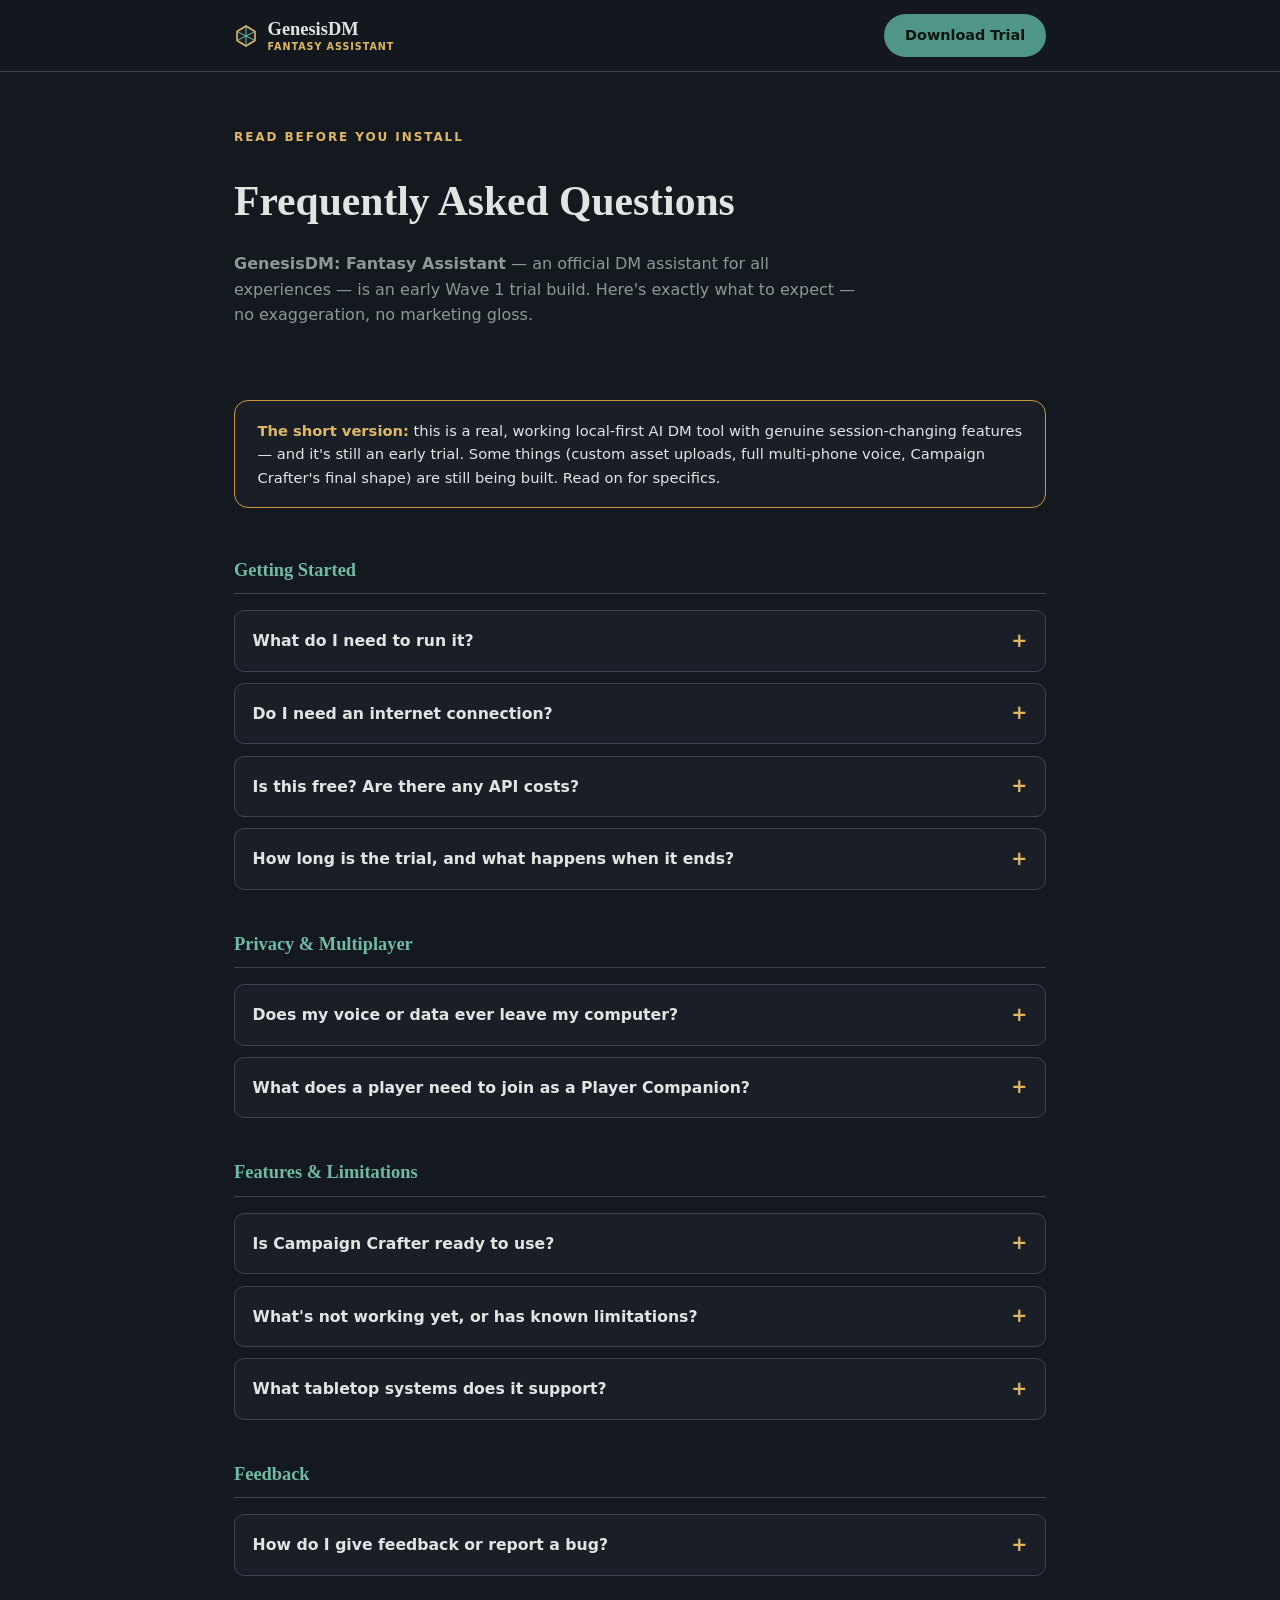
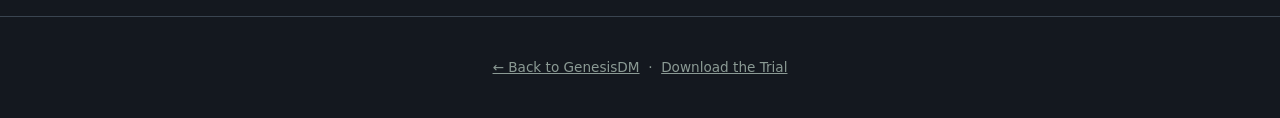
==== faq.html @ 1281eb1c "Initial publish of the GenesisDM: Fantasy Assistant marketing site Contains only the public-facing s" ====
<!DOCTYPE html>
<html lang="en">
<head>
<meta charset="UTF-8">
<meta name="viewport" content="width=device-width, initial-scale=1.0">
<title>FAQ — GenesisDM: Fantasy Assistant</title>
<meta name="description" content="Honest, realistic expectations for GenesisDM: Fantasy Assistant's Wave 1 trial build: system requirements, trial length, privacy, and known limitations.">
<style>
  :root {
    --ink-950: #14181f;
    --ink-900: #1a1f27;
    --ink-800: #212832;
    --line: #3a4450;
    --text: #dfe6e2;
    --muted: #8b9a94;
    --verdigris: #4f9686;
    --verdigris-strong: #6fbba5;
    --brass: #c99a3e;
    --brass-strong: #e0b862;
    --radius: 14px;
  }
  * { box-sizing: border-box; }
  body {
    margin: 0;
    background: var(--ink-950);
    color: var(--text);
    font-family: "Segoe UI", "Segoe UI Variable", system-ui, -apple-system, sans-serif;
    line-height: 1.6;
  }
  a { color: var(--verdigris-strong); }
  .wrap { max-width: 860px; margin: 0 auto; padding: 0 1.5rem; }
  h1, h2 { font-family: Georgia, "Times New Roman", serif; }
  header.site {
    position: sticky; top: 0; z-index: 20;
    background: rgba(20, 24, 31, 0.92);
    backdrop-filter: blur(6px);
    border-bottom: 1px solid var(--line);
  }
  .nav-row { display: flex; align-items: center; justify-content: space-between; gap: 1rem; padding: 0.9rem 1.5rem; max-width: 860px; margin: 0 auto; flex-wrap: wrap; }
  .brand { display: flex; align-items: center; gap: 0.6rem; font-family: Georgia, serif; color: var(--text); text-decoration: none; }
  .brand-text { display: flex; flex-direction: column; line-height: 1.15; }
  .brand-text .name { font-size: 1.15rem; font-weight: 700; }
  .brand-text .tagline { font-family: "Segoe UI", system-ui, sans-serif; font-size: 0.6rem; letter-spacing: 0.1em; text-transform: uppercase; color: var(--brass-strong); font-weight: 600; }
  .btn { display: inline-block; text-decoration: none; font-weight: 600; padding: 0.6rem 1.3rem; border-radius: 999px; font-size: 0.9rem; }
  .btn-primary { background: var(--verdigris); color: #0d1512; }
  .btn-primary:hover { background: var(--verdigris-strong); }
  .hero { padding: 3.5rem 0 2rem; }
  .eyebrow { text-transform: uppercase; letter-spacing: 0.16em; font-size: 0.75rem; color: var(--brass-strong); font-weight: 600; }
  h1 { font-size: clamp(1.8rem, 4vw, 2.6rem); margin: 0.5em 0 0.4em; }
  .lede { color: var(--muted); max-width: 62ch; }
  .honesty-note {
    background: var(--ink-900); border: 1px solid var(--brass); border-radius: var(--radius);
    padding: 1.1rem 1.4rem; margin: 1.5rem 0 3rem; font-size: 0.92rem; color: var(--text);
  }
  .honesty-note strong { color: var(--brass-strong); }
  .faq-section { margin-bottom: 2.5rem; }
  .faq-section h2 { font-size: 1.15rem; color: var(--verdigris-strong); border-bottom: 1px solid var(--line); padding-bottom: 0.5rem; margin-bottom: 1rem; }
  details {
    background: var(--ink-900); border: 1px solid var(--line); border-radius: 10px;
    padding: 0.9rem 1.1rem; margin-bottom: 0.7rem;
  }
  details[open] { border-color: var(--verdigris); }
  summary {
    cursor: pointer; font-weight: 600; font-size: 0.98rem; color: var(--text);
    list-style: none; display: flex; justify-content: space-between; align-items: center; gap: 1rem;
  }
  summary::-webkit-details-marker { display: none; }
  summary::after { content: "+"; color: var(--brass-strong); font-size: 1.2rem; flex: none; }
  details[open] summary::after { content: "–"; }
  .answer { margin-top: 0.7rem; color: var(--muted); font-size: 0.92rem; }
  .answer ul { padding-left: 1.2rem; }
  .answer li { margin-bottom: 0.4rem; }
  table { width: 100%; border-collapse: collapse; margin-top: 0.5rem; font-size: 0.88rem; }
  table th, table td { text-align: left; padding: 0.4rem 0.6rem; border-bottom: 1px solid var(--line); }
  table th { color: var(--muted); font-weight: 600; }
  .spec-wrap { overflow-x: auto; }
  .badge-inline { display: inline-block; background: var(--ink-800); border: 1px solid var(--line); border-radius: 6px; padding: 0.1rem 0.5rem; font-size: 0.78rem; color: var(--muted); }
  footer { border-top: 1px solid var(--line); padding: 2.5rem 1.5rem; text-align: center; color: var(--muted); font-size: 0.85rem; }
  footer a { color: var(--muted); }
</style>
</head>
<body>

<header class="site">
  <div class="nav-row">
    <a class="brand" href="index.html">
      <svg width="24" height="24" viewBox="0 0 24 24" fill="none"><path d="M12 2 21 7.5V16.5L12 22 3 16.5V7.5Z" stroke="#e0b862" stroke-width="1.6" fill="#1a1f27"/><path d="M12 2V22M3 7.5L12 12L21 7.5M3 16.5L12 12L21 16.5" stroke="#6fbba5" stroke-width="1"/></svg>
      <span class="brand-text"><span class="name">GenesisDM</span><span class="tagline">Fantasy Assistant</span></span>
    </a>
    <a class="btn btn-primary" href="https://github.com/BlueDunda/genesisdm-releases/releases/latest">Download Trial</a>
  </div>
</header>

<div class="wrap">
  <div class="hero">
    <div class="eyebrow">Read Before You Install</div>
    <h1>Frequently Asked Questions</h1>
    <p class="lede"><strong>GenesisDM: Fantasy Assistant</strong> — an official DM assistant for all experiences — is an early Wave 1 trial build. Here's exactly what to expect — no exaggeration, no marketing gloss.</p>
  </div>

  <div class="honesty-note">
    <strong>The short version:</strong> this is a real, working local-first AI DM tool with genuine session-changing features — and it's still an early trial. Some things (custom asset uploads, full multi-phone voice, Campaign Crafter's final shape) are still being built. Read on for specifics.
  </div>

  <div class="faq-section">
    <h2>Getting Started</h2>

    <details>
      <summary>What do I need to run it?</summary>
      <div class="answer">
        <div class="spec-wrap">
          <table>
            <tr><th>OS</th><td>Windows 10 or 11 only — this build is Windows-only for now</td></tr>
            <tr><th>RAM</th><td>8 GB minimum, 16 GB recommended (the local LLM and speech models both need headroom)</td></tr>
            <tr><th>Disk space</th><td>~6 GB free (the app itself is ~1.5–3 GB, plus first-run model downloads)</td></tr>
            <tr><th>GPU</th><td>Not required — everything runs on CPU by default</td></tr>
            <tr><th>Microphone</th><td>Optional — only needed for live voice transcription; text-only play works fine without one</td></tr>
          </table>
        </div>
      </div>
    </details>

    <details>
      <summary>Do I need an internet connection?</summary>
      <div class="answer">
        <p>Only for first launch. A guided setup wizard downloads a local LLM model (via Ollama), a local speech-to-text model (Whisper), and two small embedding models — typically 10–20 minutes depending on your connection. Every step is skippable and resumable if something stalls. After that first setup finishes, <strong>GenesisDM runs entirely offline.</strong></p>
      </div>
    </details>

    <details>
      <summary>Is this free? Are there any API costs?</summary>
      <div class="answer">
        <p>Free, with no ongoing costs. Speech transcription and scene/entity extraction both run on a local LLM (via Ollama) and local Whisper transcription on your own machine — there's no cloud API being billed, no subscription, no hidden usage costs.</p>
      </div>
    </details>

    <details>
      <summary>How long is the trial, and what happens when it ends?</summary>
      <div class="answer">
        <p>Wave 1 is a <strong>30-day trial</strong> from your first launch. You'll see a "Trial: N days left" label the whole time, a one-time heads-up at 3 days remaining, and a lock screen once it expires. This is a soft, local-only check — not DRM — and your saved data isn't deleted when the trial ends.</p>
      </div>
    </details>
  </div>

  <div class="faq-section">
    <h2>Privacy &amp; Multiplayer</h2>

    <details>
      <summary>Does my voice or data ever leave my computer?</summary>
      <div class="answer">
        <p>No. Voice transcription (Whisper) and scene/entity extraction (a local LLM via Ollama) both run entirely on your own machine — nothing is sent to a cloud speech or LLM API. The only network-facing piece is the optional Room Service that lets players join from their phones, and that's bound to your own local network by default. Reaching it from outside your network requires a WireGuard tunnel you set up and control yourself.</p>
      </div>
    </details>

    <details>
      <summary>What does a player need to join as a Player Companion?</summary>
      <div class="answer">
        <p>Just a phone with a browser on the same wifi as your PC, plus your room code (or a quick scan of your in-app QR code) and a typed display name — no account, no install. Players joining from outside your home network need a WireGuard connection profile you send them first; that remote path is newer and less tested than the local, same-wifi flow.</p>
      </div>
    </details>
  </div>

  <div class="faq-section">
    <h2>Features &amp; Limitations</h2>

    <details>
      <summary>Is Campaign Crafter ready to use?</summary>
      <div class="answer">
        <p>It's real and working today — voice-driven entity extraction, a living storyboard with auto-drawn relationships, Scenes &amp; Threads, and one-click run-sheet export all function. But it's the newest part of GenesisDM and still finding its final shape. Treat it as an early look rather than a finished feature, and expect rough edges.</p>
      </div>
    </details>

    <details>
      <summary>What's not working yet, or has known limitations?</summary>
      <div class="answer">
        <ul>
          <li><strong>Custom asset uploads</strong> (your own art or music) aren't supported in this build yet — the tagging tool isn't packaged in. GenesisDM ships with a small starter pack so scene/music matching works immediately without one.</li>
          <li><strong>Notion note-sync</strong> is planned but not built. Obsidian vault connection is supported today via the in-app Settings dialog.</li>
          <li><strong>Full multi-phone voice</strong> (each player's own phone mic captured with pinpoint speaker attribution) is still waiting on one remaining manual step — a TLS certificate for secure browser microphone access. It works today on a single machine; broader multi-device testing is still in progress.</li>
          <li><strong>Windows SmartScreen</strong> will likely show "Windows protected your PC" on first run, since this build isn't code-signed yet. This is expected — click "More info" → "Run anyway."</li>
        </ul>
      </div>
    </details>

    <details>
      <summary>What tabletop systems does it support?</summary>
      <div class="answer">
        <p>D&amp;D 5e (2024), Daggerheart, and a system-agnostic "Generic" mode — one dropdown switches Combat, Map, and Mechanics tracking to match whichever you're running.</p>
      </div>
    </details>
  </div>

  <div class="faq-section">
    <h2>Feedback</h2>

    <details>
      <summary>How do I give feedback or report a bug?</summary>
      <div class="answer">
        <p>The app has an in-app <strong>Send Feedback</strong> button (always available, not just at trial's end) that opens a short pre-filled form. There's also a <strong>Copy Diagnostic Summary</strong> button that copies a plain-text summary of your most recent session to your clipboard, so you can paste it into the form yourself — no raw logs or file uploads required. There's no separate public bug tracker for this wave; the feedback form is where reports go.</p>
      </div>
    </details>
  </div>
</div>

<footer>
  <a href="index.html">← Back to GenesisDM</a> &nbsp;·&nbsp;
  <a href="https://github.com/BlueDunda/genesisdm-releases/releases/latest">Download the Trial</a>
</footer>

</body>
</html>
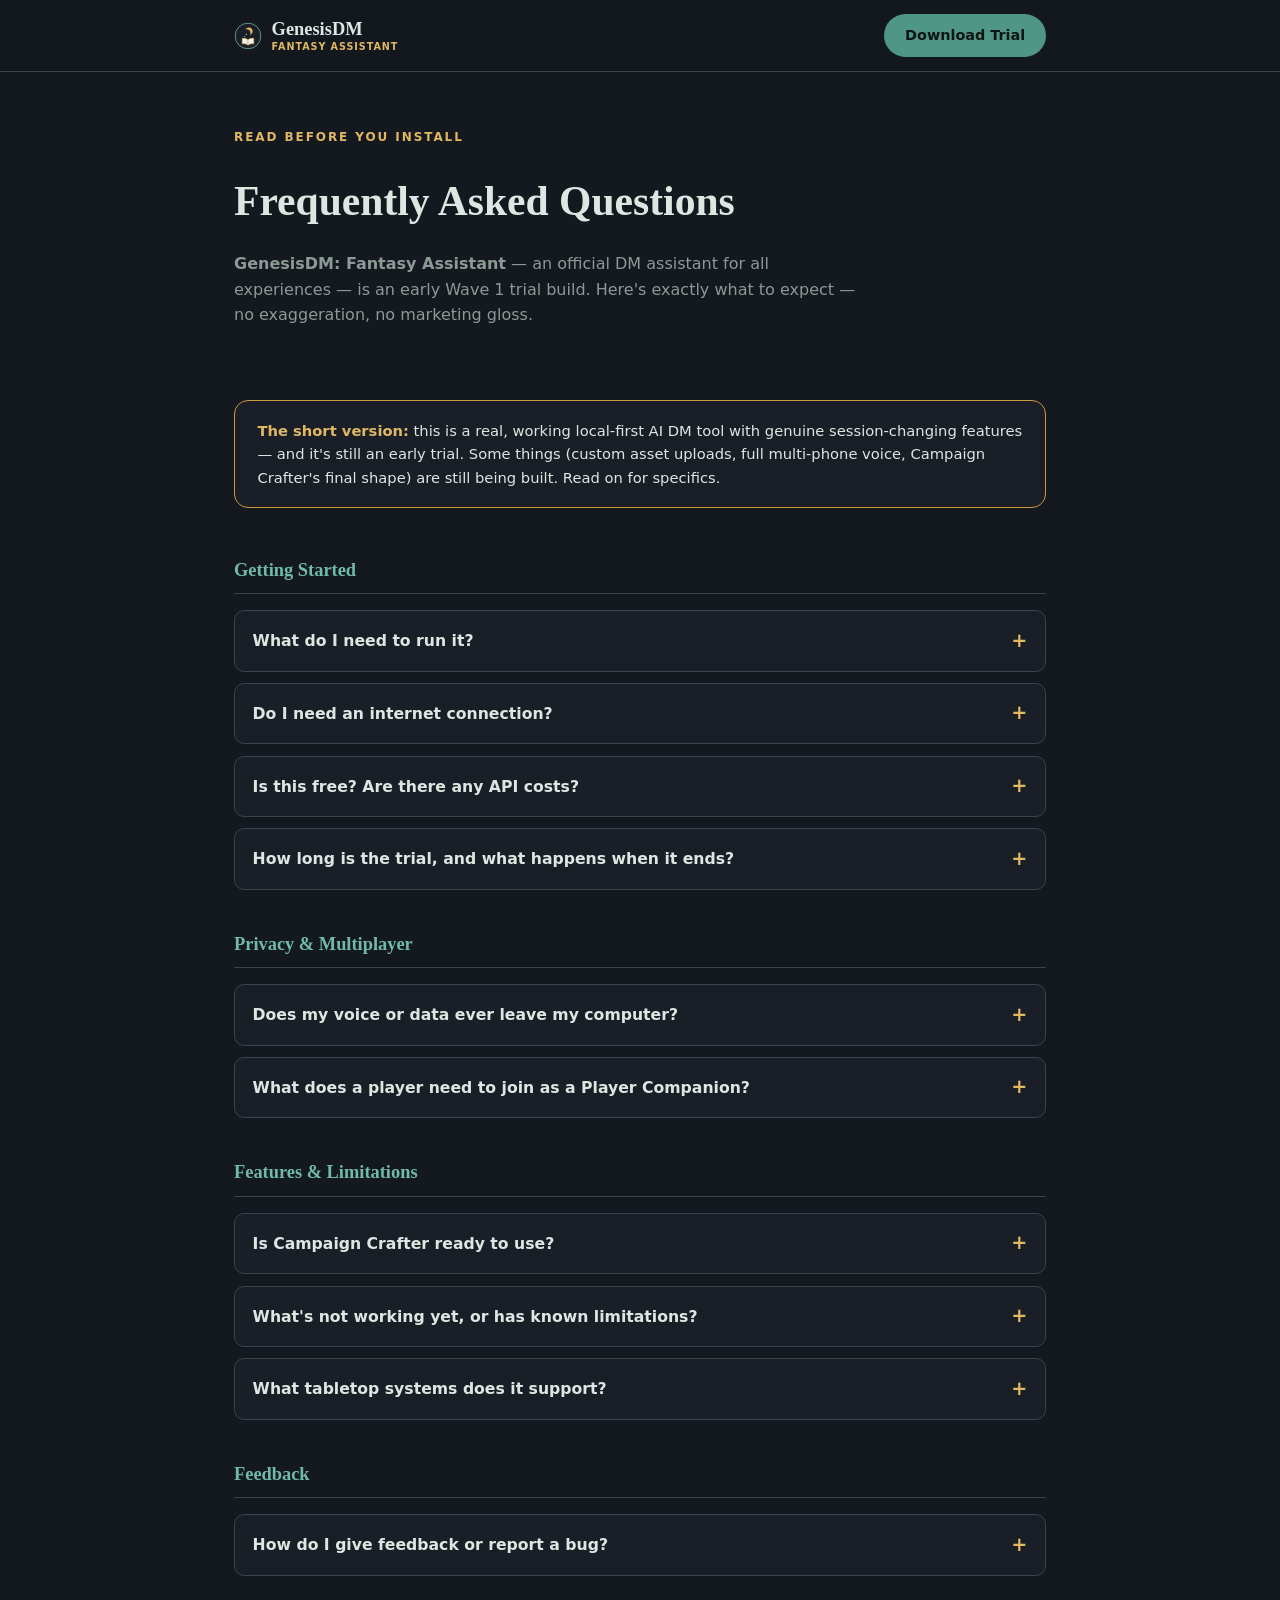
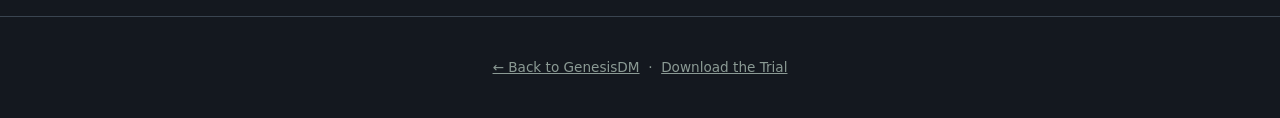
==== commit 12c54e5f: "Sync real assets, new logo, and additional showcases from the source repo This site is deployed from" ====
--- a/faq.html
+++ b/faq.html
@@ -5,6 +5,7 @@
 <meta name="viewport" content="width=device-width, initial-scale=1.0">
 <title>FAQ — GenesisDM: Fantasy Assistant</title>
 <meta name="description" content="Honest, realistic expectations for GenesisDM: Fantasy Assistant's Wave 1 trial build: system requirements, trial length, privacy, and known limitations.">
+<link rel="icon" type="image/svg+xml" href="data:image/svg+xml,%3Csvg xmlns='http://www.w3.org/2000/svg' viewBox='0 0 48 48'%3E%3Crect width='48' height='48' rx='11' fill='%231a1f27'/%3E%3Cpath d='M25.5 9.5c3.6 0 6.5 2.9 6.5 6.5 0 3-2 5.5-4.7 6.3.6-1 1-2.2 1-3.5 0-3.6-2.9-6.5-6.5-6.5-.7 0-1.4.1-2 .3 1.2-1.9 3.3-3.1 5.7-3.1z' fill='%23e0b862'/%3E%3Ccircle cx='21' cy='21' r='1.3' fill='%236fbba5'/%3E%3Ccircle cx='18.4' cy='24.6' r='1.05' fill='%236fbba5'/%3E%3Ccircle cx='16.6' cy='28.6' r='0.85' fill='%236fbba5'/%3E%3Cpath d='M24 30.5v9.3c-2.7-2-6.8-2.7-10-2.3V28c3.2-.5 7.3.2 10 2.5z' fill='%23f4f1ea' stroke='%23c99a3e' stroke-width='0.9' stroke-linejoin='round'/%3E%3Cpath d='M24 30.5v9.3c2.7-2 6.8-2.7 10-2.3V28c-3.2-.5-7.3.2-10 2.5z' fill='%23f4f1ea' stroke='%23c99a3e' stroke-width='0.9' stroke-linejoin='round'/%3E%3C/svg%3E">
 <style>
   :root {
     --ink-950: #14181f;
@@ -84,7 +85,15 @@
 <header class="site">
   <div class="nav-row">
     <a class="brand" href="index.html">
-      <svg width="24" height="24" viewBox="0 0 24 24" fill="none"><path d="M12 2 21 7.5V16.5L12 22 3 16.5V7.5Z" stroke="#e0b862" stroke-width="1.6" fill="#1a1f27"/><path d="M12 2V22M3 7.5L12 12L21 7.5M3 16.5L12 12L21 16.5" stroke="#6fbba5" stroke-width="1"/></svg>
+      <svg width="28" height="28" viewBox="0 0 48 48" fill="none">
+        <circle cx="24" cy="24" r="22" fill="#1a1f27" stroke="#6fbba5" stroke-width="1.3"/>
+        <path d="M25.5 9.5c3.6 0 6.5 2.9 6.5 6.5 0 3-2 5.5-4.7 6.3.6-1 1-2.2 1-3.5 0-3.6-2.9-6.5-6.5-6.5-.7 0-1.4.1-2 .3 1.2-1.9 3.3-3.1 5.7-3.1z" fill="#e0b862"/>
+        <circle cx="21" cy="21" r="1.3" fill="#6fbba5"/>
+        <circle cx="18.4" cy="24.6" r="1.05" fill="#6fbba5"/>
+        <circle cx="16.6" cy="28.6" r="0.85" fill="#6fbba5"/>
+        <path d="M24 30.5v9.3c-2.7-2-6.8-2.7-10-2.3V28c3.2-.5 7.3.2 10 2.5z" fill="#f4f1ea" stroke="#c99a3e" stroke-width="0.9" stroke-linejoin="round"/>
+        <path d="M24 30.5v9.3c2.7-2 6.8-2.7 10-2.3V28c-3.2-.5-7.3.2-10 2.5z" fill="#f4f1ea" stroke="#c99a3e" stroke-width="0.9" stroke-linejoin="round"/>
+      </svg>
       <span class="brand-text"><span class="name">GenesisDM</span><span class="tagline">Fantasy Assistant</span></span>
     </a>
     <a class="btn btn-primary" href="https://github.com/BlueDunda/genesisdm-releases/releases/latest">Download Trial</a>
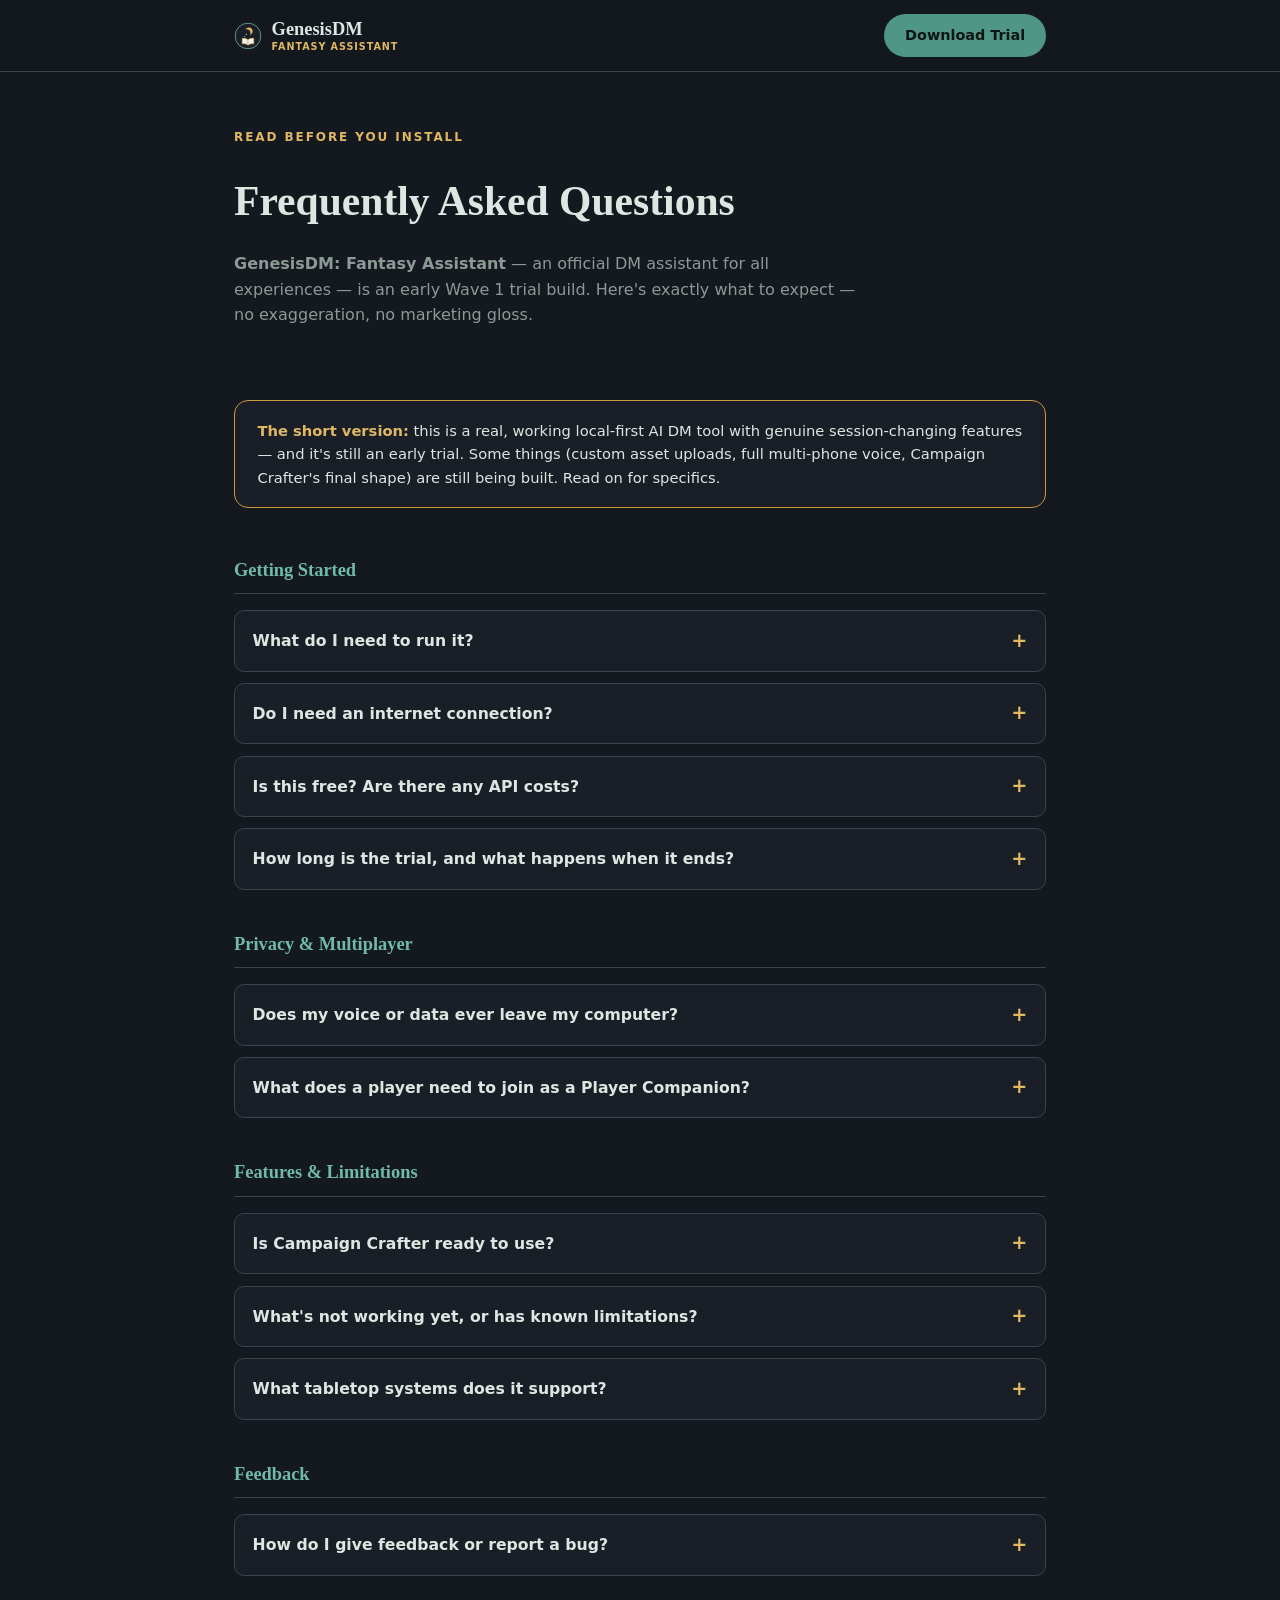
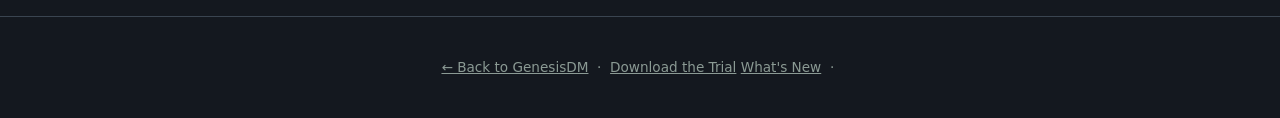
==== commit 837bd54e: "Add What's New page for v0.1.3 changelog" ====
--- a/faq.html
+++ b/faq.html
@@ -1,4 +1,4 @@
-<!DOCTYPE html>
+﻿<!DOCTYPE html>
 <html lang="en">
 <head>
 <meta charset="UTF-8">
@@ -214,6 +214,7 @@
 <footer>
   <a href="index.html">← Back to GenesisDM</a> &nbsp;·&nbsp;
   <a href="https://github.com/BlueDunda/genesisdm-releases/releases/latest">Download the Trial</a>
+  <a href="whatsnew.html">What's New</a> &nbsp;·&nbsp;
 </footer>
 
 </body>
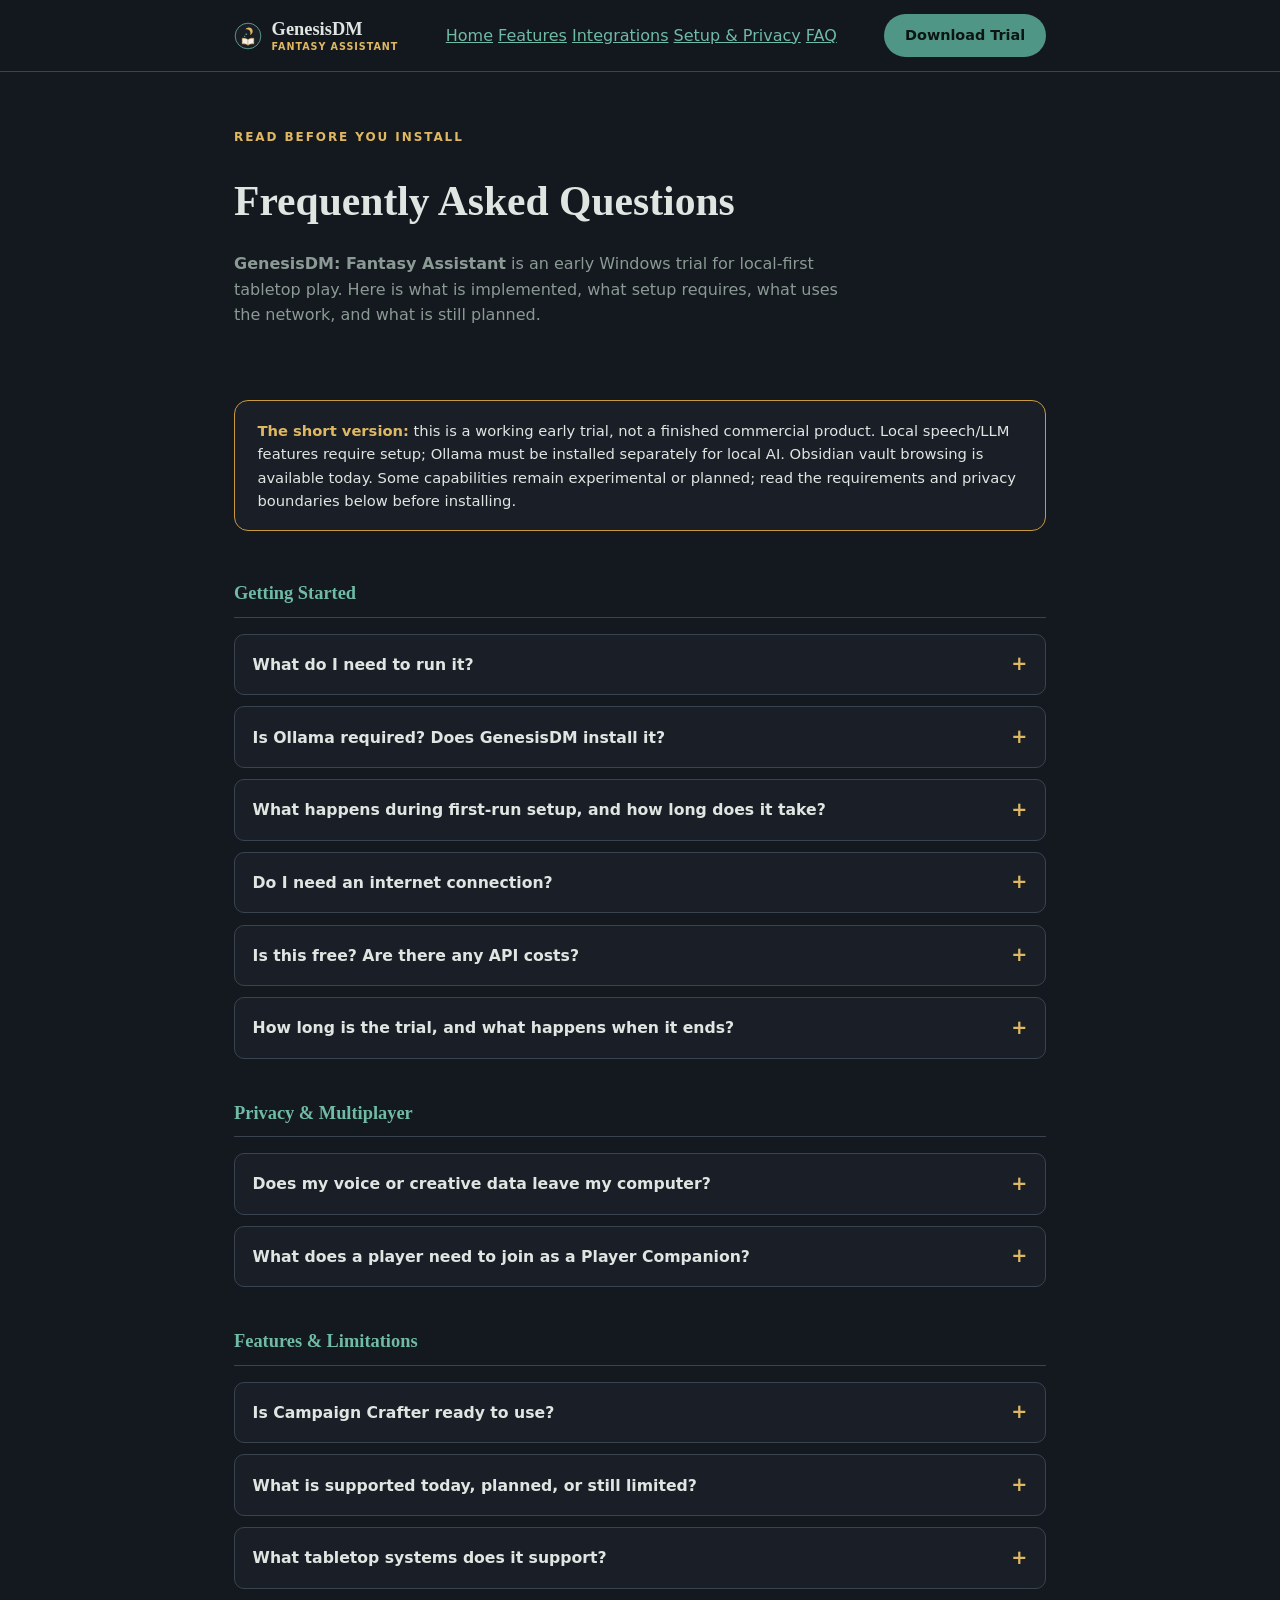
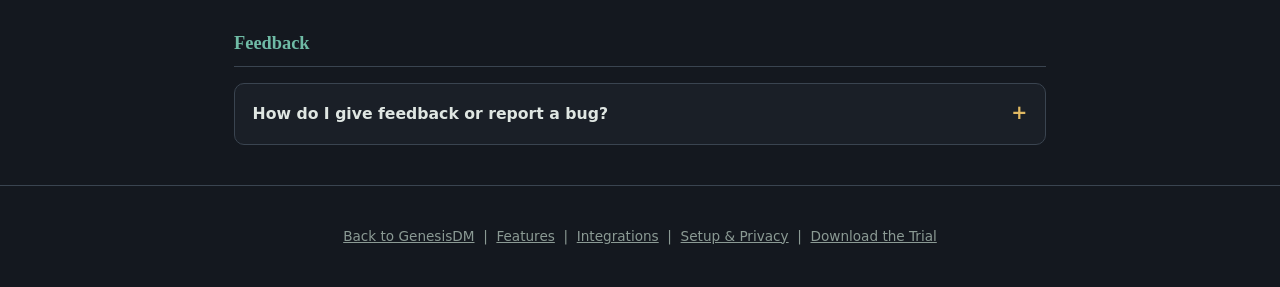
==== commit c69fbce5: "Publish transparent setup, privacy, and integrations pages" ====
--- a/faq.html
+++ b/faq.html
@@ -96,6 +96,13 @@
       </svg>
       <span class="brand-text"><span class="name">GenesisDM</span><span class="tagline">Fantasy Assistant</span></span>
     </a>
+    <nav class="links" aria-label="Main navigation">
+      <a href="index.html">Home</a>
+      <a href="features.html">Features</a>
+      <a href="integrations.html">Integrations</a>
+      <a href="setup-privacy.html">Setup &amp; Privacy</a>
+      <a href="faq.html" aria-current="page">FAQ</a>
+    </nav>
     <a class="btn btn-primary" href="https://github.com/BlueDunda/genesisdm-releases/releases/latest">Download Trial</a>
   </div>
 </header>
@@ -104,11 +111,11 @@
   <div class="hero">
     <div class="eyebrow">Read Before You Install</div>
     <h1>Frequently Asked Questions</h1>
-    <p class="lede"><strong>GenesisDM: Fantasy Assistant</strong> — an official DM assistant for all experiences — is an early Wave 1 trial build. Here's exactly what to expect — no exaggeration, no marketing gloss.</p>
+    <p class="lede"><strong>GenesisDM: Fantasy Assistant</strong> is an early Windows trial for local-first tabletop play. Here is what is implemented, what setup requires, what uses the network, and what is still planned.</p>
   </div>
 
   <div class="honesty-note">
-    <strong>The short version:</strong> this is a real, working local-first AI DM tool with genuine session-changing features — and it's still an early trial. Some things (custom asset uploads, full multi-phone voice, Campaign Crafter's final shape) are still being built. Read on for specifics.
+    <strong>The short version:</strong> this is a working early trial, not a finished commercial product. Local speech/LLM features require setup; Ollama must be installed separately for local AI. Obsidian vault browsing is available today. Some capabilities remain experimental or planned; read the requirements and privacy boundaries below before installing.
   </div>
 
   <div class="faq-section">
@@ -121,7 +128,7 @@
           <table>
             <tr><th>OS</th><td>Windows 10 or 11 only — this build is Windows-only for now</td></tr>
             <tr><th>RAM</th><td>8 GB minimum, 16 GB recommended (the local LLM and speech models both need headroom)</td></tr>
-            <tr><th>Disk space</th><td>~6 GB free (the app itself is ~1.5–3 GB, plus first-run model downloads)</td></tr>
+            <tr><th>Disk space</th><td>Allow about 6 GB free for the app and first-run model downloads; actual use varies by version and models.</td></tr>
             <tr><th>GPU</th><td>Not required — everything runs on CPU by default</td></tr>
             <tr><th>Microphone</th><td>Optional — only needed for live voice transcription; text-only play works fine without one</td></tr>
           </table>
@@ -130,16 +137,30 @@
     </details>
 
     <details>
+      <summary>Is Ollama required? Does GenesisDM install it?</summary>
+      <div class="answer">
+        <p><strong>Ollama is required for GenesisDM's local LLM features</strong>, including AI scene/entity extraction. Ollama is a separate local LLM runtime that you install yourself from <a href="https://ollama.com/download"><strong>https://ollama.com/download</strong></a>. GenesisDM checks whether Ollama is installed and responding, then downloads its configured model if needed; it does not install or update Ollama for you. If you install Ollama while GenesisDM is open, return to the setup step and click <strong>Retry</strong>. If it is installed but not responding, start Ollama and click Retry. You can skip setup, but LLM-dependent features will not be ready until Ollama and its model are available.</p>
+      </div>
+    </details>
+
+    <details>
+      <summary>What happens during first-run setup, and how long does it take?</summary>
+      <div class="answer">
+        <p>After you install Ollama, GenesisDM downloads the configured LLM model, a local speech-to-text model (Whisper), and embedding models for asset search and optional speaker recognition. Budget <strong>10&ndash;20 minutes</strong> on a typical connection; slow connections or large model downloads can take longer. The steps can be skipped and revisited by reopening setup. A microphone is optional. Setup downloads require internet. After setup, local inference can run without a cloud AI API, but optional update checks, feedback, and remote-player networking still use the network.</p>
+      </div>
+    </details>
+
+    <details>
       <summary>Do I need an internet connection?</summary>
       <div class="answer">
-        <p>Only for first launch. A guided setup wizard downloads a local LLM model (via Ollama), a local speech-to-text model (Whisper), and two small embedding models — typically 10–20 minutes depending on your connection. Every step is skippable and resumable if something stalls. After that first setup finishes, <strong>GenesisDM runs entirely offline.</strong></p>
+        <p>Yes, for initial model downloads. Local speech transcription and LLM inference do not need a cloud speech or LLM API after setup. GenesisDM checks for updates over the network by default (turn this off or check manually in Settings &rarr; General &rarr; Updates). Sending feedback opens a Google Form only when you choose to submit it. Remote-player networking connects only when you opt in to a remote-play method.</p>
       </div>
     </details>
 
     <details>
       <summary>Is this free? Are there any API costs?</summary>
       <div class="answer">
-        <p>Free, with no ongoing costs. Speech transcription and scene/entity extraction both run on a local LLM (via Ollama) and local Whisper transcription on your own machine — there's no cloud API being billed, no subscription, no hidden usage costs.</p>
+        <p>The current trial has no subscription or per-request cloud AI API charges. Speech transcription and LLM inference run locally using Whisper and Ollama; Ollama is installed separately. First-run downloads, automatic update checks, user-initiated feedback, and optional remote play can use the network. See the privacy answer for details.</p>
       </div>
     </details>
 
@@ -155,16 +176,16 @@
     <h2>Privacy &amp; Multiplayer</h2>
 
     <details>
-      <summary>Does my voice or data ever leave my computer?</summary>
-      <div class="answer">
-        <p>No. Voice transcription (Whisper) and scene/entity extraction (a local LLM via Ollama) both run entirely on your own machine — nothing is sent to a cloud speech or LLM API. The only network-facing piece is the optional Room Service that lets players join from their phones, and that's bound to your own local network by default. Reaching it from outside your network requires a WireGuard tunnel you set up and control yourself.</p>
+      <summary>Does my voice or creative data leave my computer?</summary>
+      <div class="answer">
+        <p><strong>Voice transcription and LLM inference are local by default:</strong> narration is not sent to a cloud speech or LLM API when the configured Ollama host is on this computer. “Local AI” does not mean every feature is offline. Initial setup downloads models; automatic update checks contact GitHub by default (disable in Settings &rarr; General &rarr; Updates); and Send Feedback opens a Google Form in your browser only when you choose it. The optional diagnostic summary is copied for you to review and submit, not uploaded automatically. Same-Wi-Fi player sessions stay on your local network. If you opt in to Cloudflare Tunnel for remote players, that player traffic routes through Cloudflare; WireGuard is the self-hosted alternative. An Obsidian vault is selected locally; GenesisDM reads notes and writes only inside its app-owned folder. If you configure a remote Ollama host, prompts sent to that host leave this computer and are handled under that server's privacy terms.</p>
       </div>
     </details>
 
     <details>
       <summary>What does a player need to join as a Player Companion?</summary>
       <div class="answer">
-        <p>Just a phone with a browser on the same wifi as your PC, plus your room code (or a quick scan of your in-app QR code) and a typed display name — no account, no install. Players joining from outside your home network need a WireGuard connection profile you send them first; that remote path is newer and less tested than the local, same-wifi flow.</p>
+        <p>On the same Wi-Fi, players need only a browser, your room code or QR code, and a display name — no account or app install. For players outside your network, the recommended route is the DM's opt-in Cloudflare Tunnel. Remote player traffic routes through Cloudflare; the live link is a secret, not an account login, and anyone with the link can reach the room until it closes (the room code is still required to join). WireGuard is available as a self-hosted alternative if you do not want player traffic routed through Cloudflare. Both remote routes require the DM to opt in.</p>
       </div>
     </details>
   </div>
@@ -180,11 +201,12 @@
     </details>
 
     <details>
-      <summary>What's not working yet, or has known limitations?</summary>
+      <summary>What is supported today, planned, or still limited?</summary>
       <div class="answer">
         <ul>
-          <li><strong>Custom asset uploads</strong> (your own art or music) aren't supported in this build yet — the tagging tool isn't packaged in. GenesisDM ships with a small starter pack so scene/music matching works immediately without one.</li>
-          <li><strong>Notion note-sync</strong> is planned but not built. Obsidian vault connection is supported today via the in-app Settings dialog.</li>
+          <li><strong>Custom asset libraries are supported:</strong> use Settings &rarr; Data &amp; Storage to choose an assets folder; add your own images, music, and maps; tag assets; and rebuild the local search index. The trial ships a small redistributable scene/music starter pack, not creators' paid or personal-use libraries.</li>
+          <li><strong>Obsidian is supported today:</strong> connect a local vault to browse/search notes, follow wikilinks, and add manual session logs. Session recaps, character sheets, and Campaign Crafter exports can be written inside the app-owned vault folder. Notion is planned but not built; other note-service destinations are not currently available.</li>
+          <li><strong>Ollama is a separate prerequisite</strong> for local LLM features. Install it yourself; GenesisDM checks for it and downloads its model, but does not install or start the runtime.</li>
           <li><strong>Full multi-phone voice</strong> (each player's own phone mic captured with pinpoint speaker attribution) is still waiting on one remaining manual step — a TLS certificate for secure browser microphone access. It works today on a single machine; broader multi-device testing is still in progress.</li>
           <li><strong>Windows SmartScreen</strong> will likely show "Windows protected your PC" on first run, since this build isn't code-signed yet. This is expected — click "More info" → "Run anyway."</li>
         </ul>
@@ -194,7 +216,7 @@
     <details>
       <summary>What tabletop systems does it support?</summary>
       <div class="answer">
-        <p>D&amp;D 5e (2024), Daggerheart, and a system-agnostic "Generic" mode — one dropdown switches Combat, Map, and Mechanics tracking to match whichever you're running.</p>
+        <p>The current build includes D&amp;D 5e (2024), Daggerheart, and a system-agnostic Generic mode. Other systems may work with Generic tools but have not necessarily received dedicated rules support.</p>
       </div>
     </details>
   </div>
@@ -212,9 +234,11 @@
 </div>
 
 <footer>
-  <a href="index.html">← Back to GenesisDM</a> &nbsp;·&nbsp;
+  <a href="index.html">Back to GenesisDM</a> &nbsp;|&nbsp;
+  <a href="features.html">Features</a> &nbsp;|&nbsp;
+  <a href="integrations.html">Integrations</a> &nbsp;|&nbsp;
+  <a href="setup-privacy.html">Setup &amp; Privacy</a> &nbsp;|&nbsp;
   <a href="https://github.com/BlueDunda/genesisdm-releases/releases/latest">Download the Trial</a>
-  <a href="whatsnew.html">What's New</a> &nbsp;·&nbsp;
 </footer>
 
 </body>
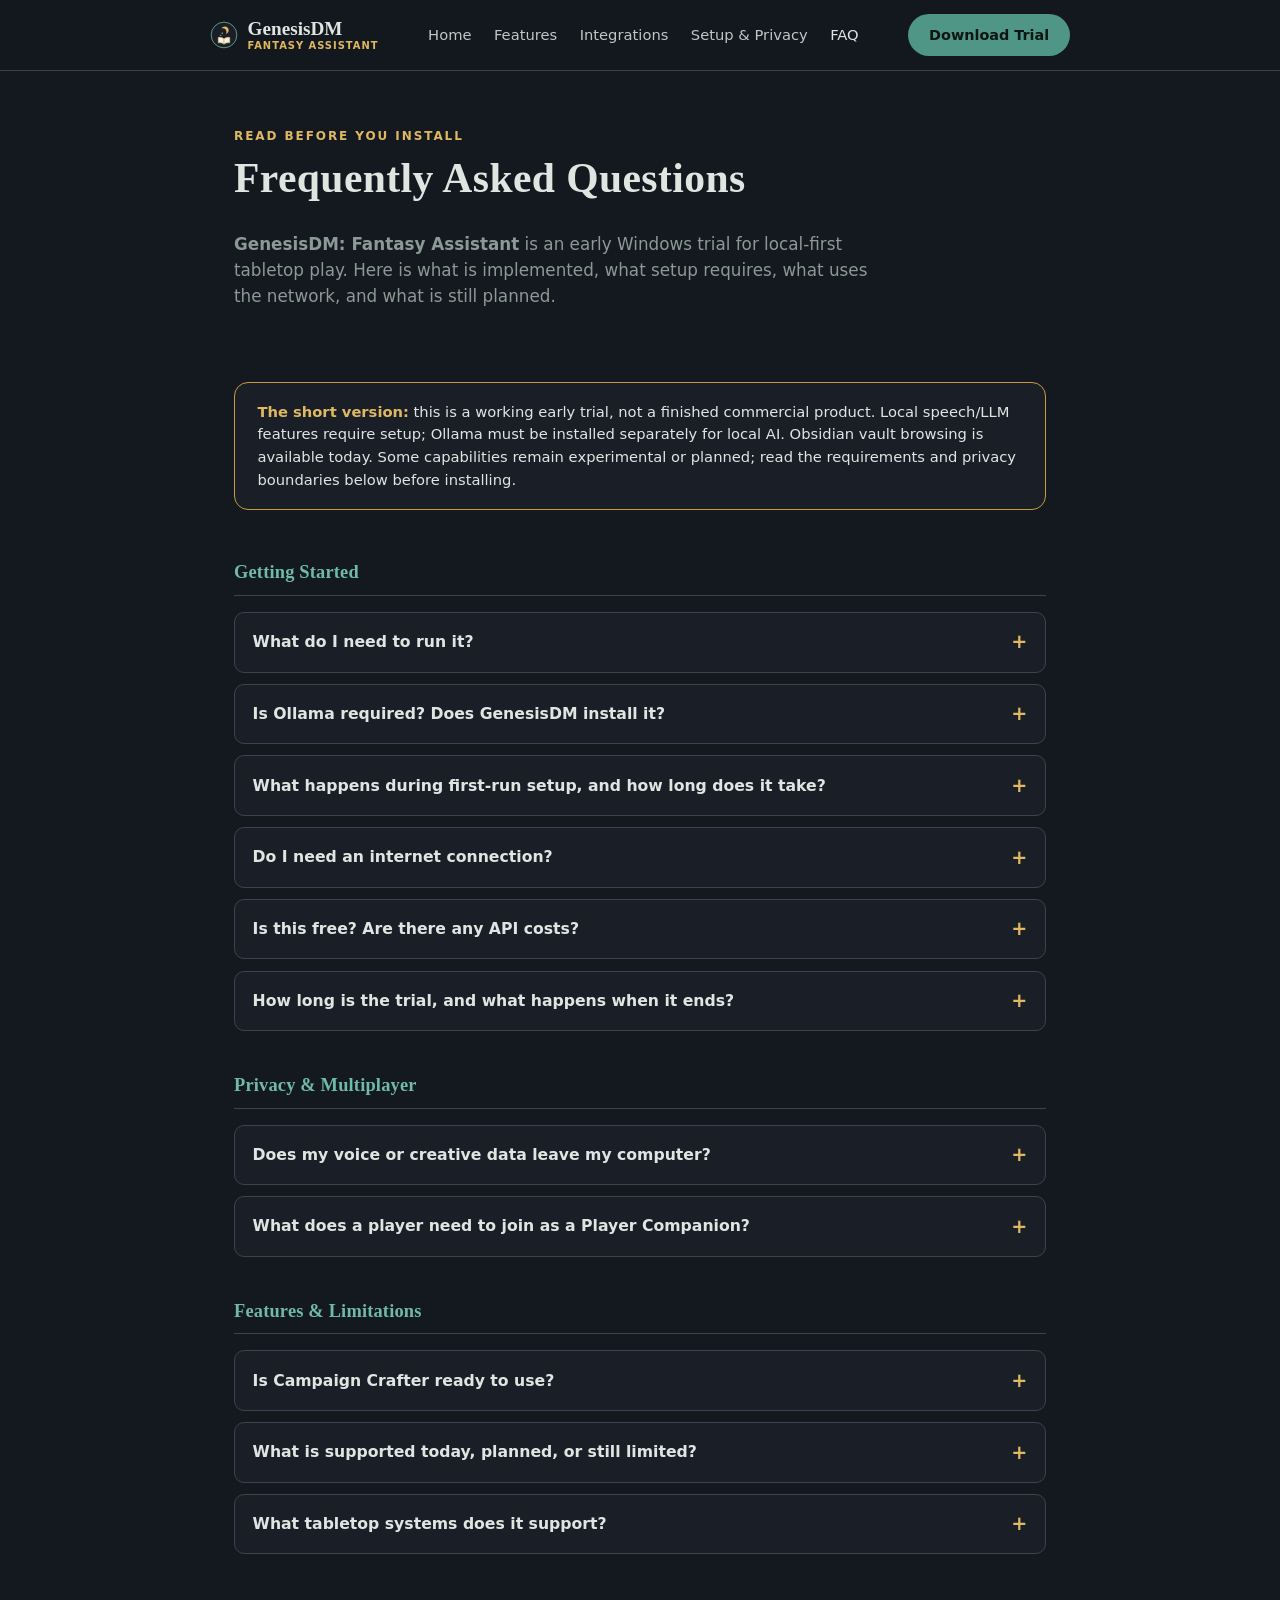
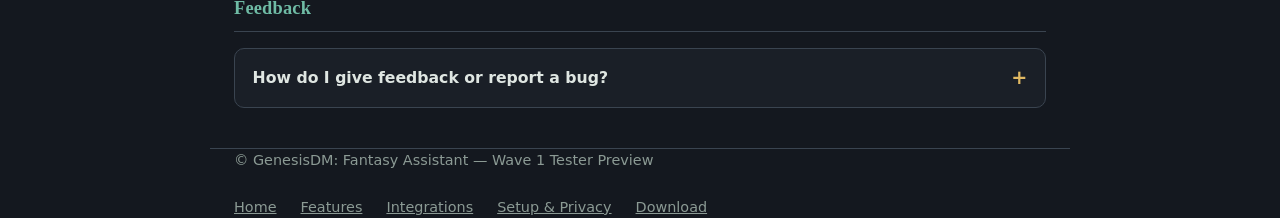
==== commit fbcad162: "Unify the website on one shared design system - Add styles.css: shared tokens, typography scale, hea" ====
--- a/faq.html
+++ b/faq.html
@@ -1,4 +1,4 @@
-﻿<!DOCTYPE html>
+<!DOCTYPE html>
 <html lang="en">
 <head>
 <meta charset="UTF-8">
@@ -6,84 +6,13 @@
 <title>FAQ — GenesisDM: Fantasy Assistant</title>
 <meta name="description" content="Honest, realistic expectations for GenesisDM: Fantasy Assistant's Wave 1 trial build: system requirements, trial length, privacy, and known limitations.">
 <link rel="icon" type="image/svg+xml" href="data:image/svg+xml,%3Csvg xmlns='http://www.w3.org/2000/svg' viewBox='0 0 48 48'%3E%3Crect width='48' height='48' rx='11' fill='%231a1f27'/%3E%3Cpath d='M25.5 9.5c3.6 0 6.5 2.9 6.5 6.5 0 3-2 5.5-4.7 6.3.6-1 1-2.2 1-3.5 0-3.6-2.9-6.5-6.5-6.5-.7 0-1.4.1-2 .3 1.2-1.9 3.3-3.1 5.7-3.1z' fill='%23e0b862'/%3E%3Ccircle cx='21' cy='21' r='1.3' fill='%236fbba5'/%3E%3Ccircle cx='18.4' cy='24.6' r='1.05' fill='%236fbba5'/%3E%3Ccircle cx='16.6' cy='28.6' r='0.85' fill='%236fbba5'/%3E%3Cpath d='M24 30.5v9.3c-2.7-2-6.8-2.7-10-2.3V28c3.2-.5 7.3.2 10 2.5z' fill='%23f4f1ea' stroke='%23c99a3e' stroke-width='0.9' stroke-linejoin='round'/%3E%3Cpath d='M24 30.5v9.3c2.7-2 6.8-2.7 10-2.3V28c-3.2-.5-7.3.2-10 2.5z' fill='%23f4f1ea' stroke='%23c99a3e' stroke-width='0.9' stroke-linejoin='round'/%3E%3C/svg%3E">
-<style>
-  :root {
-    --ink-950: #14181f;
-    --ink-900: #1a1f27;
-    --ink-800: #212832;
-    --line: #3a4450;
-    --text: #dfe6e2;
-    --muted: #8b9a94;
-    --verdigris: #4f9686;
-    --verdigris-strong: #6fbba5;
-    --brass: #c99a3e;
-    --brass-strong: #e0b862;
-    --radius: 14px;
-  }
-  * { box-sizing: border-box; }
-  body {
-    margin: 0;
-    background: var(--ink-950);
-    color: var(--text);
-    font-family: "Segoe UI", "Segoe UI Variable", system-ui, -apple-system, sans-serif;
-    line-height: 1.6;
-  }
-  a { color: var(--verdigris-strong); }
-  .wrap { max-width: 860px; margin: 0 auto; padding: 0 1.5rem; }
-  h1, h2 { font-family: Georgia, "Times New Roman", serif; }
-  header.site {
-    position: sticky; top: 0; z-index: 20;
-    background: rgba(20, 24, 31, 0.92);
-    backdrop-filter: blur(6px);
-    border-bottom: 1px solid var(--line);
-  }
-  .nav-row { display: flex; align-items: center; justify-content: space-between; gap: 1rem; padding: 0.9rem 1.5rem; max-width: 860px; margin: 0 auto; flex-wrap: wrap; }
-  .brand { display: flex; align-items: center; gap: 0.6rem; font-family: Georgia, serif; color: var(--text); text-decoration: none; }
-  .brand-text { display: flex; flex-direction: column; line-height: 1.15; }
-  .brand-text .name { font-size: 1.15rem; font-weight: 700; }
-  .brand-text .tagline { font-family: "Segoe UI", system-ui, sans-serif; font-size: 0.6rem; letter-spacing: 0.1em; text-transform: uppercase; color: var(--brass-strong); font-weight: 600; }
-  .btn { display: inline-block; text-decoration: none; font-weight: 600; padding: 0.6rem 1.3rem; border-radius: 999px; font-size: 0.9rem; }
-  .btn-primary { background: var(--verdigris); color: #0d1512; }
-  .btn-primary:hover { background: var(--verdigris-strong); }
-  .hero { padding: 3.5rem 0 2rem; }
-  .eyebrow { text-transform: uppercase; letter-spacing: 0.16em; font-size: 0.75rem; color: var(--brass-strong); font-weight: 600; }
-  h1 { font-size: clamp(1.8rem, 4vw, 2.6rem); margin: 0.5em 0 0.4em; }
-  .lede { color: var(--muted); max-width: 62ch; }
-  .honesty-note {
-    background: var(--ink-900); border: 1px solid var(--brass); border-radius: var(--radius);
-    padding: 1.1rem 1.4rem; margin: 1.5rem 0 3rem; font-size: 0.92rem; color: var(--text);
-  }
-  .honesty-note strong { color: var(--brass-strong); }
-  .faq-section { margin-bottom: 2.5rem; }
-  .faq-section h2 { font-size: 1.15rem; color: var(--verdigris-strong); border-bottom: 1px solid var(--line); padding-bottom: 0.5rem; margin-bottom: 1rem; }
-  details {
-    background: var(--ink-900); border: 1px solid var(--line); border-radius: 10px;
-    padding: 0.9rem 1.1rem; margin-bottom: 0.7rem;
-  }
-  details[open] { border-color: var(--verdigris); }
-  summary {
-    cursor: pointer; font-weight: 600; font-size: 0.98rem; color: var(--text);
-    list-style: none; display: flex; justify-content: space-between; align-items: center; gap: 1rem;
-  }
-  summary::-webkit-details-marker { display: none; }
-  summary::after { content: "+"; color: var(--brass-strong); font-size: 1.2rem; flex: none; }
-  details[open] summary::after { content: "–"; }
-  .answer { margin-top: 0.7rem; color: var(--muted); font-size: 0.92rem; }
-  .answer ul { padding-left: 1.2rem; }
-  .answer li { margin-bottom: 0.4rem; }
-  table { width: 100%; border-collapse: collapse; margin-top: 0.5rem; font-size: 0.88rem; }
-  table th, table td { text-align: left; padding: 0.4rem 0.6rem; border-bottom: 1px solid var(--line); }
-  table th { color: var(--muted); font-weight: 600; }
-  .spec-wrap { overflow-x: auto; }
-  .badge-inline { display: inline-block; background: var(--ink-800); border: 1px solid var(--line); border-radius: 6px; padding: 0.1rem 0.5rem; font-size: 0.78rem; color: var(--muted); }
-  footer { border-top: 1px solid var(--line); padding: 2.5rem 1.5rem; text-align: center; color: var(--muted); font-size: 0.85rem; }
-  footer a { color: var(--muted); }
-</style>
+<link rel="stylesheet" href="styles.css">
+<link rel="stylesheet" href="faq.css">
 </head>
 <body>
 
 <header class="site">
-  <div class="nav-row">
+  <div class="wrap wrap--narrow nav-row">
     <a class="brand" href="index.html">
       <svg width="28" height="28" viewBox="0 0 48 48" fill="none">
         <circle cx="24" cy="24" r="22" fill="#1a1f27" stroke="#6fbba5" stroke-width="1.3"/>
@@ -107,7 +36,7 @@
   </div>
 </header>
 
-<div class="wrap">
+<main class="wrap wrap--narrow">
   <div class="hero">
     <div class="eyebrow">Read Before You Install</div>
     <h1>Frequently Asked Questions</h1>
@@ -231,14 +160,19 @@
       </div>
     </details>
   </div>
-</div>
+</main>
 
-<footer>
-  <a href="index.html">Back to GenesisDM</a> &nbsp;|&nbsp;
-  <a href="features.html">Features</a> &nbsp;|&nbsp;
-  <a href="integrations.html">Integrations</a> &nbsp;|&nbsp;
-  <a href="setup-privacy.html">Setup &amp; Privacy</a> &nbsp;|&nbsp;
-  <a href="https://github.com/BlueDunda/genesisdm-releases/releases/latest">Download the Trial</a>
+<footer class="wrap wrap--narrow">
+  <div class="footer-row">
+    <span>© GenesisDM: Fantasy Assistant — Wave 1 Tester Preview</span>
+    <div class="footer-links">
+      <a href="index.html">Home</a>
+      <a href="features.html">Features</a>
+      <a href="integrations.html">Integrations</a>
+      <a href="setup-privacy.html">Setup &amp; Privacy</a>
+      <a href="https://github.com/BlueDunda/genesisdm-releases/releases/latest">Download</a>
+    </div>
+  </div>
 </footer>
 
 </body>
--- a/styles.css
+++ b/styles.css
@@ -0,0 +1,96 @@
+/* GenesisDM Website - Unified Design System */
+/* Extracted from homepage, standardized across all 5 pages */
+
+:root {
+  --ink-950: #14181f; --ink-900: #1a1f27; --ink-800: #212832; --ink-750: #262e3a;
+  --line: #3a4450; --text: #dfe6e2; --text-muted: #8b9a94;
+  --verdigris: #4f9686; --verdigris-strong: #6fbba5;
+  --brass: #c99a3e; --brass-strong: #e0b862; --danger: #c0453f;
+  --radius: 14px;
+}
+* { box-sizing: border-box; }
+html { scroll-behavior: smooth; }
+body {
+  margin: 0; background: var(--ink-950); color: var(--text);
+  font-family: "Segoe UI", "Segoe UI Variable", system-ui, -apple-system, sans-serif;
+  line-height: 1.55;
+}
+img, svg { max-width: 100%; }
+a { color: var(--verdigris-strong); }
+a:focus-visible { outline: 2px solid var(--verdigris-strong); outline-offset: 2px; }
+.wrap { max-width: 1120px; margin: 0 auto; padding: 0 1.5rem; }
+h1, h2, h3 { font-family: Georgia, "Times New Roman", serif; letter-spacing: 0.01em; margin: 0 0 0.5em; }
+h1 { font-size: clamp(1.8rem, 4vw, 2.6rem); }
+h2 { font-size: clamp(1.6rem, 3vw, 2.2rem); color: var(--text); }
+h2 .accent { color: var(--brass-strong); }
+h3 { font-size: 1.15rem; color: var(--verdigris-strong); }
+.eyebrow { text-transform: uppercase; letter-spacing: 0.16em; font-size: 0.75rem; color: var(--brass-strong); font-weight: 600; }
+.lede { color: var(--text-muted); font-size: 1.05rem; max-width: 62ch; }
+
+header.site {
+  position: sticky; top: 0; z-index: 20;
+  background: rgba(20, 24, 31, 0.92); backdrop-filter: blur(6px);
+  border-bottom: 1px solid var(--line);
+}
+.nav-row { display: flex; align-items: center; justify-content: space-between; gap: 1rem; padding: 0.9rem 0; flex-wrap: wrap; }
+.brand { display: flex; align-items: center; gap: 0.6rem; font-family: Georgia, serif; color: var(--text); text-decoration: none; font-weight: 700; }
+.brand svg { flex: none; }
+.brand-text { display: flex; flex-direction: column; line-height: 1.15; }
+.brand-text .name { font-size: 1.2rem; font-weight: 700; }
+.brand-text .tagline { font-family: "Segoe UI", system-ui, sans-serif; font-size: 0.62rem; letter-spacing: 0.1em; text-transform: uppercase; color: var(--brass-strong); font-weight: 600; }
+nav.links { display: flex; gap: 1.4rem; flex-wrap: wrap; font-size: 0.92rem; }
+nav.links a { color: var(--text); text-decoration: none; opacity: 0.85; }
+nav.links a:hover, nav.links a[aria-current="page"] { opacity: 1; }
+
+section { padding: 4.5rem 0; border-top: 1px solid var(--line); }
+section:first-of-type { border-top: none; }
+.hero { padding: 3.5rem 0 2rem; }
+
+.btn { display: inline-block; text-decoration: none; font-weight: 600; padding: 0.6rem 1.3rem; border-radius: 999px; font-size: 0.9rem; }
+.btn-primary { background: var(--verdigris); color: #0d1512; }
+.btn-primary:hover { background: var(--verdigris-strong); }
+.btn-outline { background: transparent; color: var(--brass-strong); border: 2px solid var(--brass); }
+.btn-outline:hover { background: var(--brass); color: var(--ink-950); border-color: var(--brass-strong); }
+.btn-sm { padding: 0.4rem 1rem; font-size: 0.85rem; }
+
+.card { background: var(--ink-900); border: 1px solid var(--line); border-radius: var(--radius); padding: 1.2rem 1.4rem; margin: 1rem 0; }
+.card h2, .card h3 { margin-top: 0.2rem; font-size: 1.15rem; color: var(--verdigris-strong); }
+.card p:last-child { margin-bottom: 0; }
+.card ul, .card ol { padding-left: 1.25rem; margin: 0.4rem 0; }
+.card li { margin: 0.55rem 0; }
+
+.notice {
+  background: var(--ink-900); border: 1px solid var(--brass);
+  border-radius: var(--radius); padding: 1.1rem 1.4rem;
+  margin: 1.5rem 0; font-size: 0.92rem;
+}
+.notice strong { color: var(--brass-strong); }
+
+code {
+  background: var(--ink-800); border: 1px solid var(--line);
+  border-radius: 4px; padding: 0.05rem 0.35rem;
+  font-size: 0.9em; color: var(--text);
+}
+
+.badge { display: inline-block; padding: 0.15rem 0.55rem; border: 1px solid var(--line); border-radius: 999px; color: var(--text-muted); font-size: 0.85rem; }
+.badge a { color: inherit; }
+
+.grid { display: grid; grid-template-columns: repeat(auto-fit, minmax(250px, 1fr)); gap: 1rem; }
+.grid--wide { grid-template-columns: repeat(auto-fit, minmax(260px, 1fr)); }
+
+footer { border-top: 1px solid var(--line); margin-top: 3rem; padding: 2rem 0; color: var(--text-muted); font-size: 0.9rem; }
+.footer-note { margin: 0 0 1rem; font-size: 0.82rem; color: var(--text-muted); }
+.footer-row { display: flex; justify-content: space-between; align-items: center; gap: 1.5rem; flex-wrap: wrap; }
+.footer-links { display: flex; gap: 1.5rem; flex-wrap: wrap; }
+.footer-links a { color: var(--text-muted); }
+.footer-links a:hover { color: var(--verdigris-strong); }
+
+/* Narrower reading column for long-form pages (FAQ) */
+.wrap--narrow { max-width: 860px; }
+
+@media (max-width: 768px) {
+  .wrap { padding: 0 1rem; }
+  .nav-row, .footer-row { flex-direction: column; text-align: center; }
+  nav.links, .footer-links { width: 100%; justify-content: center; }
+}
+
--- a/faq.css
+++ b/faq.css
@@ -0,0 +1,43 @@
+/* GenesisDM FAQ - page-specific components only.
+   Base tokens, typography, header, nav, buttons and footer live in styles.css. */
+
+.honesty-note {
+  background: var(--ink-900); border: 1px solid var(--brass); border-radius: var(--radius);
+  padding: 1.1rem 1.4rem; margin: 1.5rem 0 3rem; font-size: 0.92rem; color: var(--text);
+}
+.honesty-note strong { color: var(--brass-strong); }
+
+.faq-section { margin-bottom: 2.5rem; }
+.faq-section h2 {
+  font-size: 1.15rem; color: var(--verdigris-strong);
+  border-bottom: 1px solid var(--line); padding-bottom: 0.5rem; margin-bottom: 1rem;
+}
+
+details {
+  background: var(--ink-900); border: 1px solid var(--line); border-radius: 10px;
+  padding: 0.9rem 1.1rem; margin-bottom: 0.7rem;
+}
+details[open] { border-color: var(--verdigris); }
+summary {
+  cursor: pointer; font-weight: 600; font-size: 0.98rem; color: var(--text);
+  list-style: none; display: flex; justify-content: space-between; align-items: center; gap: 1rem;
+}
+summary::-webkit-details-marker { display: none; }
+summary::after { content: "+"; color: var(--brass-strong); font-size: 1.2rem; flex: none; }
+details[open] summary::after { content: "\2013"; }
+summary:focus-visible { outline: 2px solid var(--verdigris-strong); outline-offset: 4px; border-radius: 4px; }
+
+.answer { margin-top: 0.7rem; color: var(--text-muted); font-size: 0.92rem; }
+.answer ul { padding-left: 1.2rem; }
+.answer li { margin-bottom: 0.4rem; }
+.answer a { color: var(--verdigris-strong); }
+
+table { width: 100%; border-collapse: collapse; margin-top: 0.5rem; font-size: 0.88rem; }
+table th, table td { text-align: left; padding: 0.4rem 0.6rem; border-bottom: 1px solid var(--line); }
+table th { color: var(--text-muted); font-weight: 600; }
+.spec-wrap { overflow-x: auto; }
+
+.badge-inline {
+  display: inline-block; background: var(--ink-800); border: 1px solid var(--line);
+  border-radius: 6px; padding: 0.1rem 0.5rem; font-size: 0.78rem; color: var(--text-muted);
+}
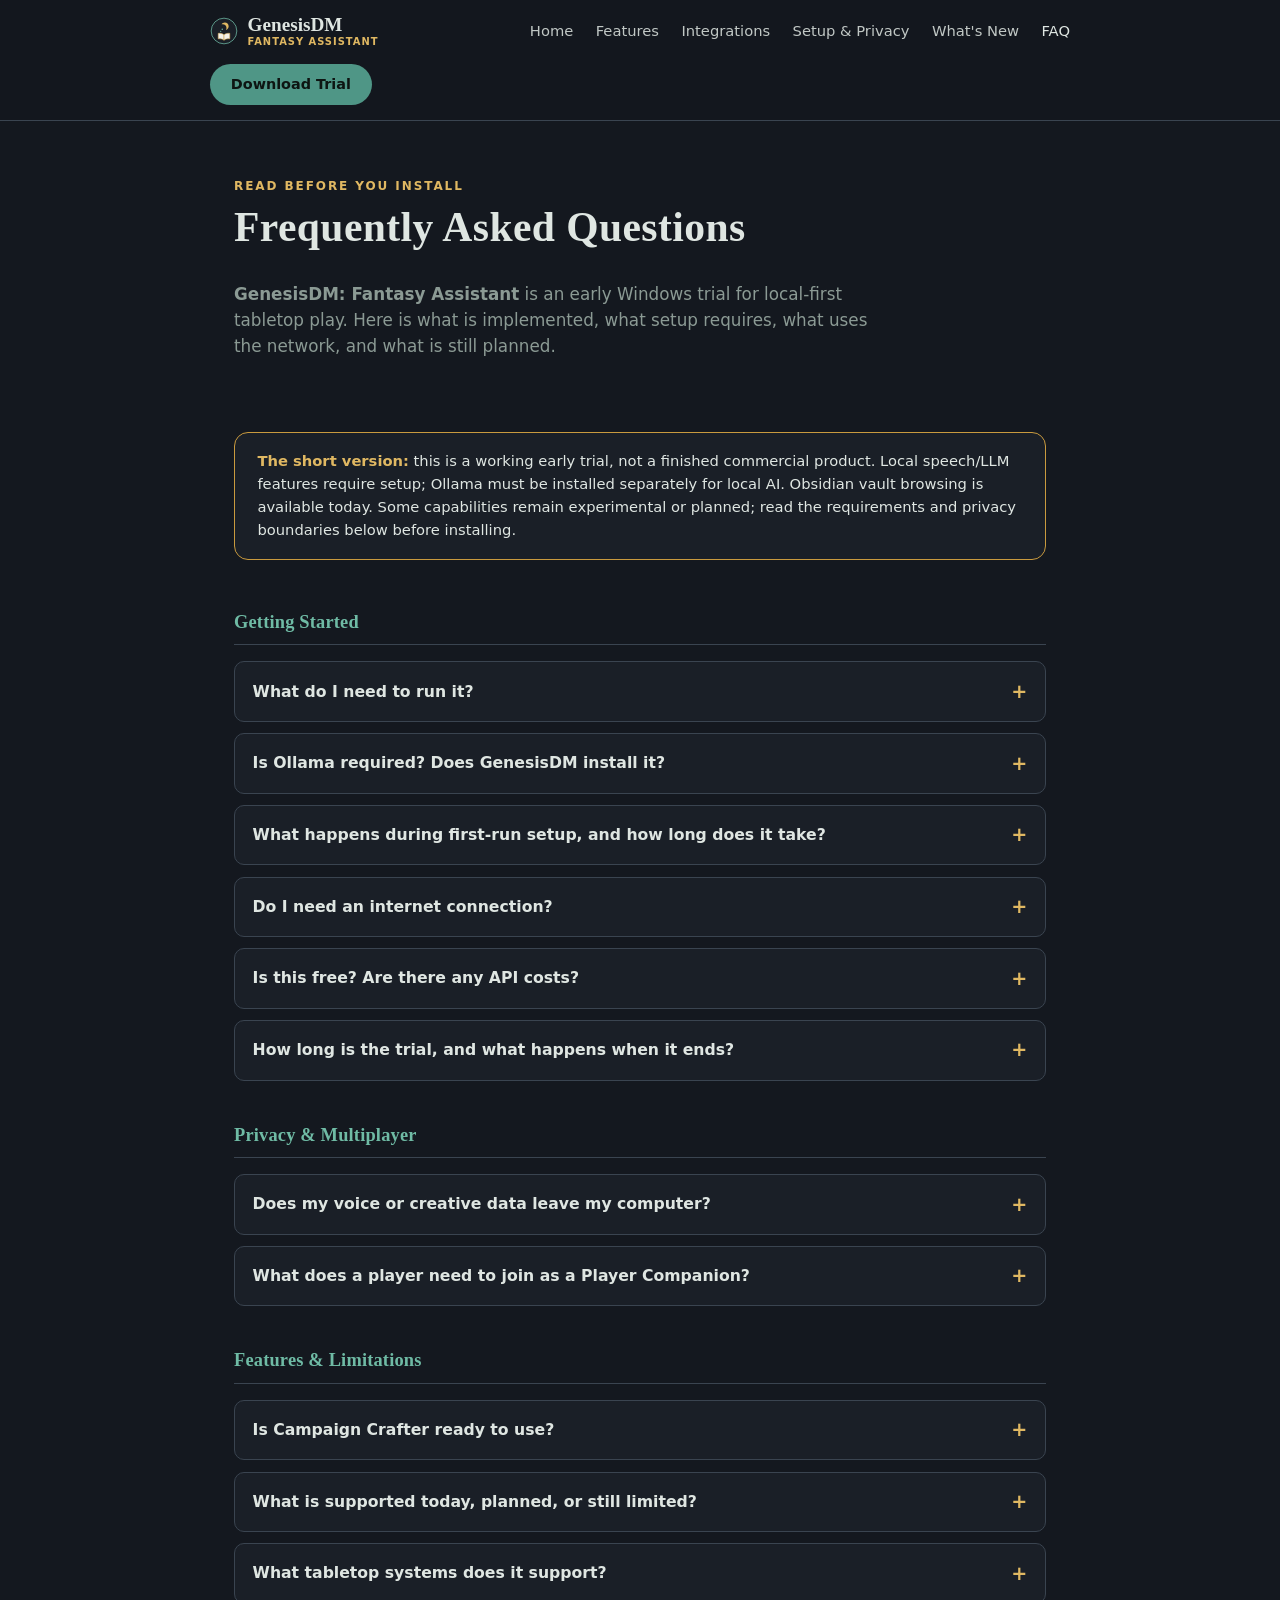
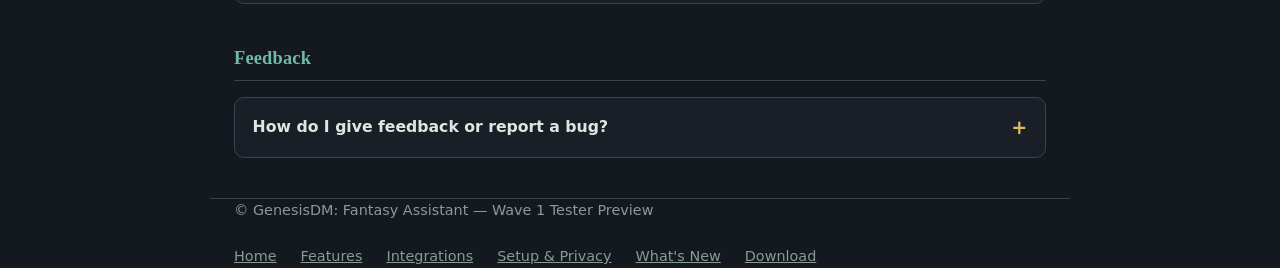
==== commit 1cdb779a: "Link the What's New page from every page whatsnew.html already existed but was only linked from the " ====
--- a/faq.html
+++ b/faq.html
@@ -30,6 +30,7 @@
       <a href="features.html">Features</a>
       <a href="integrations.html">Integrations</a>
       <a href="setup-privacy.html">Setup &amp; Privacy</a>
+      <a href="whatsnew.html">What's New</a>
       <a href="faq.html" aria-current="page">FAQ</a>
     </nav>
     <a class="btn btn-primary" href="https://github.com/BlueDunda/genesisdm-releases/releases/latest">Download Trial</a>
@@ -170,6 +171,7 @@
       <a href="features.html">Features</a>
       <a href="integrations.html">Integrations</a>
       <a href="setup-privacy.html">Setup &amp; Privacy</a>
+      <a href="whatsnew.html">What's New</a>
       <a href="https://github.com/BlueDunda/genesisdm-releases/releases/latest">Download</a>
     </div>
   </div>
